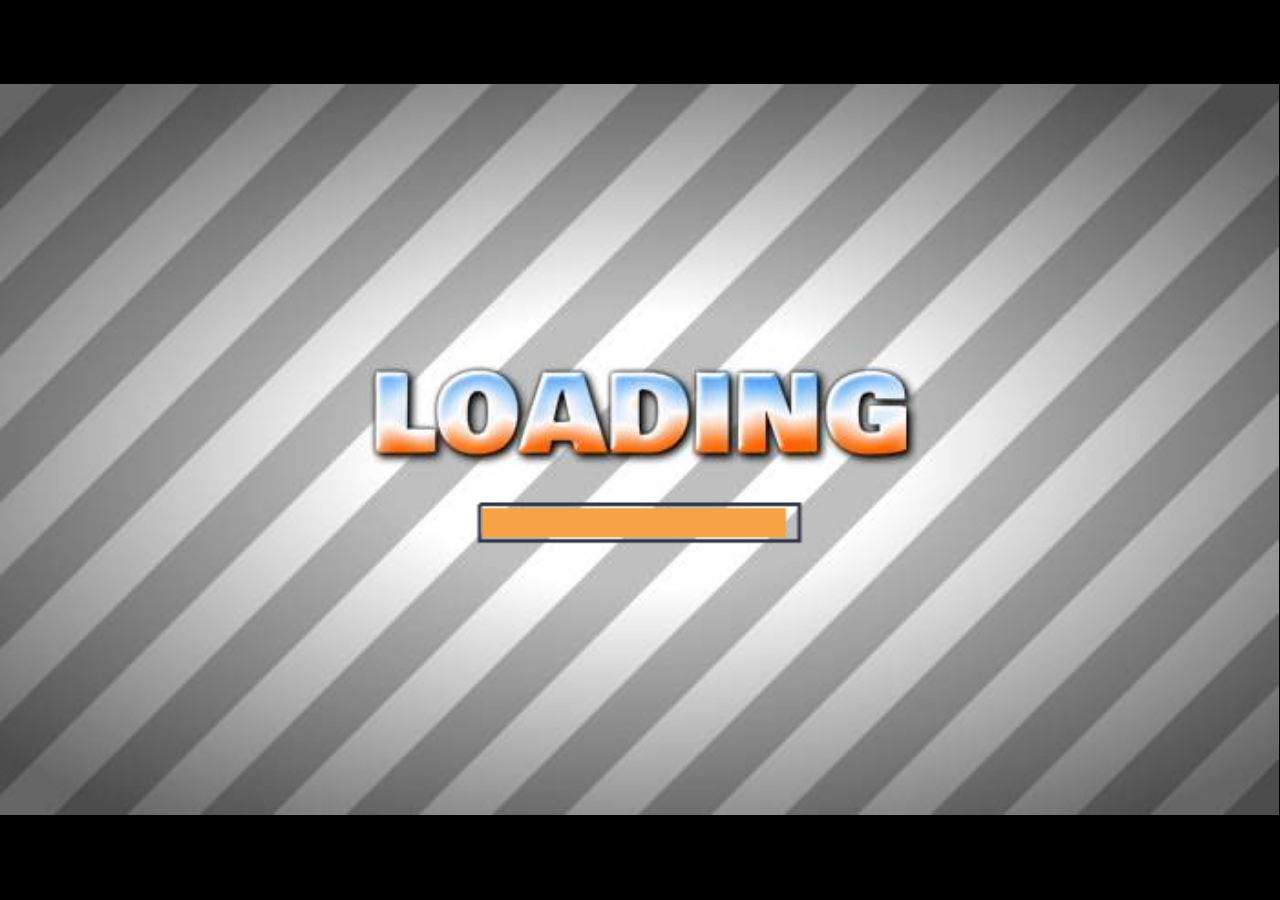
==== index.html @ 3b15e7fb "upload project" ====
﻿<!DOCTYPE html>
<html lang="en">
<head>
<meta charset="utf-8">
<meta name="apple-mobile-web-app-capable" content="yes" />
<meta name="HandheldFriendly" content="True">
<meta name="apple-touch-fullscreen" content="yes" />
<meta name="viewport" content="initial-scale=1.0,maximum-scale=1.01, minimal-ui" />
<title>Gogo Cars</title>
<meta name="keywords" content="HTML5,Cars,games" />
<style>
		body {
			margin: 0px;
			padding: 0px;
			width: 100%;
			background-color:black;
		}	

		canvas {	
			-ms-touch-action: none;
			image-rendering: -o-crisp-edges;           
			image-rendering: optimize-contrast;        
			-ms-interpolation-mode: nearest-neighbor;  
			-webkit-tap-highlight-color: rgba(0,0,0,0);
			-moz-tap-highlight-color: rgba(0,0,0,0);
			tap-highlight-color: rgba(0,0,0,0);
			user-select: none;
			-webkit-touch-callout: none;
			-webkit-user-select: none;
			-moz-user-select: none;
			-ms-user-select: none;
		} 
	</style>
<script src="viewporter.js"></script>
</head>
<body>
<div id="viewporter">
<canvas id="canvas" moz-opaque></canvas>
</div>
</body>
<script src="TweenMax.min.js"></script>
<script src="howler.js"></script>
<script src="app.js"></script>
</html>
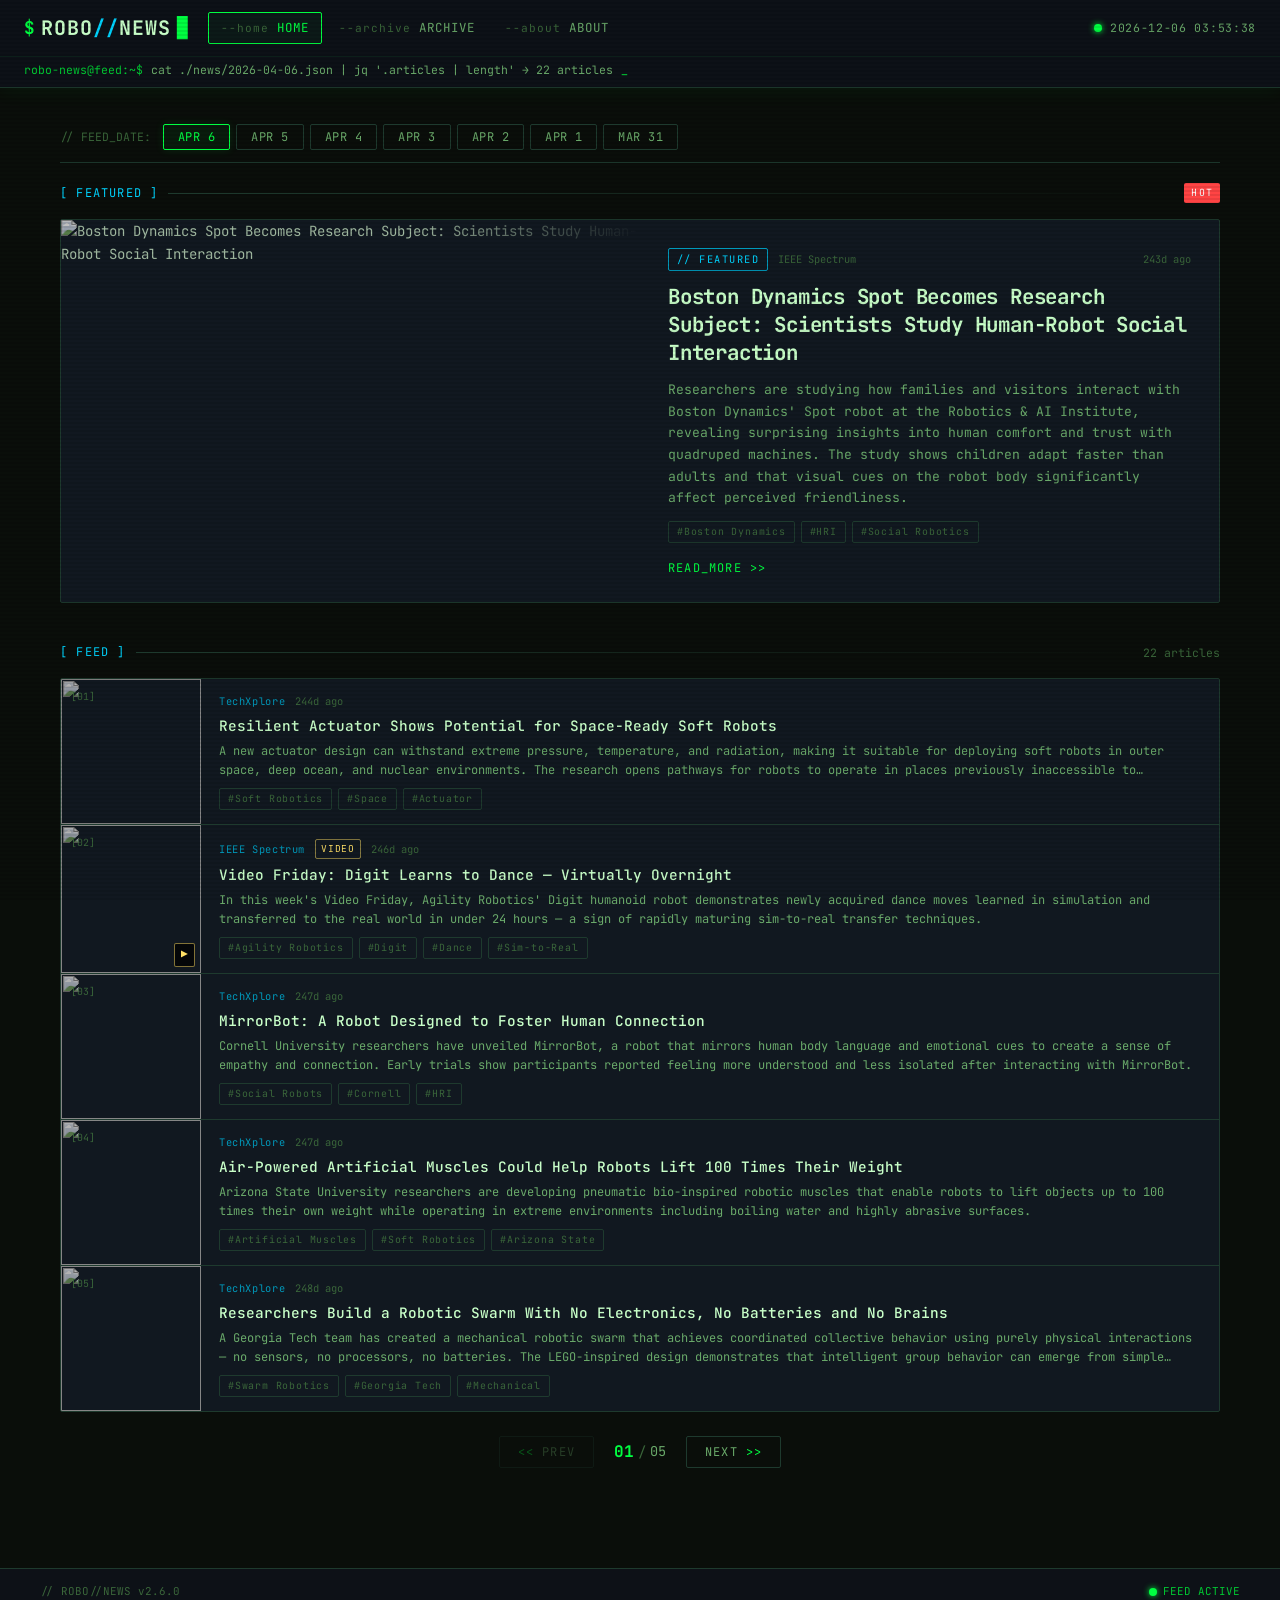
==== commit 089b24cb: "init news" ====
--- a/index.html
+++ b/index.html
@@ -1,44 +1,133 @@
-﻿<!DOCTYPE html>
-<html lang="en">
+<!DOCTYPE html>
+<html lang="zh-CN">
 <head>
-<meta charset="utf-8">
-<meta name="apple-mobile-web-app-capable" content="yes" />
-<meta name="HandheldFriendly" content="True">
-<meta name="apple-touch-fullscreen" content="yes" />
-<meta name="viewport" content="initial-scale=1.0,maximum-scale=1.01, minimal-ui" />
-<title>Gogo Cars</title>
-<meta name="keywords" content="HTML5,Cars,games" />
-<style>
-		body {
-			margin: 0px;
-			padding: 0px;
-			width: 100%;
-			background-color:black;
-		}	
-
-		canvas {	
-			-ms-touch-action: none;
-			image-rendering: -o-crisp-edges;           
-			image-rendering: optimize-contrast;        
-			-ms-interpolation-mode: nearest-neighbor;  
-			-webkit-tap-highlight-color: rgba(0,0,0,0);
-			-moz-tap-highlight-color: rgba(0,0,0,0);
-			tap-highlight-color: rgba(0,0,0,0);
-			user-select: none;
-			-webkit-touch-callout: none;
-			-webkit-user-select: none;
-			-moz-user-select: none;
-			-ms-user-select: none;
-		} 
-	</style>
-<script src="viewporter.js"></script>
+  <meta charset="UTF-8">
+  <meta name="viewport" content="width=device-width, initial-scale=1.0">
+  <title>ROBO//NEWS — Global Robotics Intelligence Feed</title>
+  <link rel="stylesheet" href="css/style.css">
+  <link rel="preconnect" href="https://fonts.googleapis.com">
+  <link rel="preconnect" href="https://fonts.gstatic.com" crossorigin>
+  <link href="https://fonts.googleapis.com/css2?family=JetBrains+Mono:ital,wght@0,300;0,400;0,500;0,700;1,400&family=Share+Tech+Mono&display=swap" rel="stylesheet">
 </head>
 <body>
-<div id="viewporter">
-<canvas id="canvas" moz-opaque></canvas>
-</div>
+  <!-- Terminal scanline overlay -->
+  <div class="scanlines" aria-hidden="true"></div>
+
+  <!-- Header / Navigation -->
+  <header class="site-header">
+    <div class="header-inner">
+      <div class="logo-block">
+        <span class="logo-prompt">$</span>
+        <span class="logo-text">ROBO<span class="logo-sep">//</span>NEWS</span>
+        <span class="logo-cursor">█</span>
+      </div>
+      <nav class="nav-bar" id="navBar">
+        <a href="index.html" class="nav-link active" data-cmd="--home">HOME</a>
+        <a href="archive.html" class="nav-link" data-cmd="--archive">ARCHIVE</a>
+        <a href="about.html" class="nav-link" data-cmd="--about">ABOUT</a>
+      </nav>
+      <div class="header-meta">
+        <span class="status-dot"></span>
+        <span id="headerDate" class="header-date">LOADING...</span>
+        <button class="menu-toggle" id="menuToggle" aria-label="Toggle menu">
+          <span></span><span></span><span></span>
+        </button>
+      </div>
+    </div>
+    <!-- Terminal command bar -->
+    <div class="cmd-bar">
+      <span class="cmd-prefix">robo-news@feed:~$</span>
+      <span class="cmd-text" id="cmdText">loading latest intelligence...</span>
+      <span class="cmd-blink">_</span>
+    </div>
+  </header>
+
+  <!-- Main content -->
+  <main class="main-content" id="mainContent">
+
+    <!-- Date selector -->
+    <div class="date-selector-bar">
+      <span class="ds-label">// FEED_DATE:</span>
+      <div class="date-tabs" id="dateTabs"></div>
+    </div>
+
+    <!-- Featured article -->
+    <section class="featured-section" id="featuredSection">
+      <div class="section-header">
+        <span class="section-tag">[ FEATURED ]</span>
+        <span class="section-line"></span>
+        <span class="section-badge">HOT</span>
+      </div>
+      <article class="featured-card" id="featuredCard">
+        <div class="featured-skeleton">
+          <div class="sk-line sk-title"></div>
+          <div class="sk-line sk-body"></div>
+          <div class="sk-line sk-body sk-short"></div>
+        </div>
+      </article>
+    </section>
+
+    <!-- News feed -->
+    <section class="feed-section">
+      <div class="section-header">
+        <span class="section-tag">[ FEED ]</span>
+        <span class="section-line"></span>
+        <span class="feed-count" id="feedCount">-- articles</span>
+      </div>
+
+      <div class="news-list" id="newsList">
+        <!-- Populated by JS -->
+      </div>
+
+      <!-- Pagination -->
+      <div class="pagination" id="pagination">
+        <button class="page-btn" id="prevBtn" disabled>
+          <span class="btn-prefix">&lt;&lt;</span> PREV
+        </button>
+        <div class="page-info">
+          <span class="page-current" id="pageNum">01</span>
+          <span class="page-sep">/</span>
+          <span class="page-total" id="pageTotal">01</span>
+        </div>
+        <button class="page-btn" id="nextBtn">
+          NEXT <span class="btn-suffix">&gt;&gt;</span>
+        </button>
+      </div>
+    </section>
+
+  </main>
+
+  <!-- Footer -->
+  <footer class="site-footer">
+    <div class="footer-inner">
+      <span class="footer-txt">// ROBO//NEWS v2.6.0</span>
+      <span class="footer-status">
+        <span class="status-dot"></span> FEED ACTIVE
+      </span>
+    </div>
+  </footer>
+
+  <!-- Detail modal -->
+  <div class="modal-overlay" id="modalOverlay" role="dialog" aria-modal="true" aria-labelledby="modalTitle">
+    <div class="modal-panel" id="modalPanel">
+      <div class="modal-header">
+        <div class="modal-drag-bar" aria-hidden="true"></div>
+        <div class="modal-controls">
+          <button class="modal-close btn-close" id="modalClose" aria-label="Close">✕ CLOSE</button>
+        </div>
+        <div class="modal-cmd-bar">
+          <span class="cmd-prefix">robo-news@article:~$</span>
+          <span class="cmd-text" id="modalCmd">cat article.md</span>
+        </div>
+      </div>
+      <div class="modal-body" id="modalBody">
+        <!-- Content injected by JS -->
+      </div>
+    </div>
+  </div>
+
+  <script src="js/news-data-bundle.js"></script>
+  <script src="js/data.js"></script>
+  <script src="js/app.js"></script>
 </body>
-<script src="TweenMax.min.js"></script>
-<script src="howler.js"></script>
-<script src="app.js"></script>
-</html>+</html>
--- a/css/style.css
+++ b/css/style.css
@@ -0,0 +1,1006 @@
+/* ============================================================
+   ROBO//NEWS — Engineer / Terminal Theme
+   ============================================================ */
+
+/* ---------- CSS Variables ---------- */
+:root {
+  --bg:        #0a0e0a;
+  --bg-panel:  #0d1117;
+  --bg-card:   #111820;
+  --bg-hover:  #162030;
+  --border:    #1e3a2e;
+  --border-hi: #00ff41;
+  --green:     #00ff41;
+  --green-dim: #00c832;
+  --green-dk:  #007a20;
+  --cyan:      #00d4ff;
+  --cyan-dim:  #0099bb;
+  --blue:      #4488ff;
+  --yellow:    #ffe066;
+  --red:       #ff4444;
+  --text:      #c8ffc8;
+  --text-dim:  #6aaa6a;
+  --text-muted:#3a663a;
+  --font-mono: 'JetBrains Mono', 'Share Tech Mono', 'Courier New', monospace;
+  --radius:    2px;
+  --transition: 0.15s ease;
+}
+
+/* ---------- Reset & Base ---------- */
+*, *::before, *::after { box-sizing: border-box; margin: 0; padding: 0; }
+
+html { scroll-behavior: smooth; }
+
+body {
+  background: var(--bg);
+  color: var(--text);
+  font-family: var(--font-mono);
+  font-size: 14px;
+  line-height: 1.6;
+  min-height: 100vh;
+  overflow-x: hidden;
+  position: relative;
+}
+
+/* ---------- Scanlines ---------- */
+.scanlines {
+  pointer-events: none;
+  position: fixed;
+  inset: 0;
+  z-index: 9999;
+  background: repeating-linear-gradient(
+    to bottom,
+    transparent 0px,
+    transparent 2px,
+    rgba(0,0,0,0.08) 2px,
+    rgba(0,0,0,0.08) 4px
+  );
+}
+
+/* ---------- Header ---------- */
+.site-header {
+  position: sticky;
+  top: 0;
+  z-index: 100;
+  background: var(--bg-panel);
+  border-bottom: 1px solid var(--border);
+  box-shadow: 0 2px 20px rgba(0,255,65,0.06);
+}
+
+.header-inner {
+  display: flex;
+  align-items: center;
+  gap: 20px;
+  padding: 12px 24px;
+  flex-wrap: wrap;
+  position: relative;
+}
+
+/* Logo */
+.logo-block {
+  display: flex;
+  align-items: center;
+  gap: 6px;
+  user-select: none;
+}
+.logo-prompt { color: var(--green); font-size: 1.1rem; font-weight: 700; }
+.logo-text {
+  color: var(--text);
+  font-size: 1.25rem;
+  font-weight: 700;
+  letter-spacing: 0.05em;
+}
+.logo-sep { color: var(--cyan); }
+.logo-cursor {
+  color: var(--green);
+  animation: blink 1s step-end infinite;
+  font-size: 1.1rem;
+}
+
+/* Nav */
+.nav-bar {
+  display: flex;
+  gap: 4px;
+  flex: 1;
+}
+.nav-link {
+  color: var(--text-dim);
+  text-decoration: none;
+  padding: 5px 12px;
+  border: 1px solid transparent;
+  border-radius: var(--radius);
+  font-size: 0.78rem;
+  letter-spacing: 0.08em;
+  transition: all var(--transition);
+}
+.nav-link::before { content: attr(data-cmd) " "; color: var(--text-muted); font-size: 0.7rem; }
+.nav-link:hover, .nav-link.active {
+  color: var(--green);
+  border-color: var(--border-hi);
+  background: rgba(0,255,65,0.04);
+}
+
+/* Header meta */
+.header-meta {
+  display: flex;
+  align-items: center;
+  gap: 8px;
+  margin-left: auto;
+}
+.status-dot {
+  width: 8px;
+  height: 8px;
+  border-radius: 50%;
+  background: var(--green);
+  box-shadow: 0 0 6px var(--green);
+  animation: pulse 2s infinite;
+  flex-shrink: 0;
+}
+.header-date { color: var(--text-dim); font-size: 0.72rem; letter-spacing: 0.06em; }
+
+/* Mobile menu toggle */
+.menu-toggle {
+  display: none;
+  flex-direction: column;
+  gap: 5px;
+  background: none;
+  border: none;
+  cursor: pointer;
+  padding: 4px;
+}
+.menu-toggle span {
+  display: block;
+  width: 22px;
+  height: 2px;
+  background: var(--green);
+  transition: all var(--transition);
+}
+
+/* Command bar */
+.cmd-bar {
+  padding: 4px 24px 8px;
+  font-size: 0.72rem;
+  color: var(--text-muted);
+  border-top: 1px solid rgba(0,255,65,0.06);
+  display: flex;
+  gap: 8px;
+  overflow: hidden;
+  white-space: nowrap;
+}
+.cmd-prefix { color: var(--green-dim); }
+.cmd-text { color: var(--text-dim); overflow: hidden; text-overflow: ellipsis; }
+.cmd-blink { color: var(--green); animation: blink 0.8s step-end infinite; }
+
+/* ---------- Layout ---------- */
+.main-content {
+  max-width: 1200px;
+  margin: 0 auto;
+  padding: 24px 20px 60px;
+}
+
+/* ---------- Date selector ---------- */
+.date-selector-bar {
+  display: flex;
+  align-items: center;
+  gap: 12px;
+  padding: 12px 0;
+  margin-bottom: 20px;
+  border-bottom: 1px solid var(--border);
+  flex-wrap: wrap;
+}
+.ds-label { color: var(--text-muted); font-size: 0.72rem; }
+.date-tabs { display: flex; gap: 6px; flex-wrap: wrap; }
+.date-tab {
+  padding: 4px 14px;
+  background: transparent;
+  border: 1px solid var(--border);
+  color: var(--text-dim);
+  font-family: var(--font-mono);
+  font-size: 0.75rem;
+  cursor: pointer;
+  border-radius: var(--radius);
+  transition: all var(--transition);
+  letter-spacing: 0.04em;
+}
+.date-tab:hover { border-color: var(--green-dim); color: var(--text); }
+.date-tab.active {
+  border-color: var(--green);
+  color: var(--green);
+  background: rgba(0,255,65,0.06);
+  box-shadow: 0 0 8px rgba(0,255,65,0.12);
+}
+
+/* ---------- Section headers ---------- */
+.section-header {
+  display: flex;
+  align-items: center;
+  gap: 10px;
+  margin-bottom: 16px;
+}
+.section-tag {
+  color: var(--cyan);
+  font-size: 0.75rem;
+  letter-spacing: 0.1em;
+  white-space: nowrap;
+}
+.section-line {
+  flex: 1;
+  height: 1px;
+  background: linear-gradient(to right, var(--border), transparent);
+}
+.section-badge {
+  background: var(--red);
+  color: #fff;
+  font-size: 0.62rem;
+  padding: 2px 7px;
+  border-radius: var(--radius);
+  letter-spacing: 0.12em;
+  animation: glow-red 2s infinite;
+}
+.feed-count { color: var(--text-muted); font-size: 0.72rem; white-space: nowrap; }
+
+/* ---------- Featured Card ---------- */
+.featured-section { margin-bottom: 40px; }
+
+.featured-card {
+  position: relative;
+  border: 1px solid var(--border);
+  border-radius: var(--radius);
+  overflow: hidden;
+  background: var(--bg-card);
+  cursor: pointer;
+  transition: border-color var(--transition), box-shadow var(--transition);
+  display: grid;
+  grid-template-columns: 1fr 1fr;
+  min-height: 320px;
+}
+
+.featured-card:hover {
+  border-color: var(--green);
+  box-shadow: 0 0 30px rgba(0,255,65,0.08), inset 0 0 60px rgba(0,255,65,0.02);
+}
+
+.featured-img-wrap {
+  position: relative;
+  overflow: hidden;
+}
+.featured-img-wrap img {
+  width: 100%;
+  height: 100%;
+  object-fit: cover;
+  display: block;
+  filter: saturate(0.6) brightness(0.75);
+  transition: filter var(--transition);
+}
+.featured-card:hover .featured-img-wrap img {
+  filter: saturate(0.8) brightness(0.85);
+}
+.featured-img-overlay {
+  position: absolute;
+  inset: 0;
+  background: linear-gradient(to right, transparent 60%, var(--bg-card));
+}
+
+.featured-content {
+  padding: 28px 28px 24px;
+  display: flex;
+  flex-direction: column;
+  justify-content: center;
+  gap: 12px;
+}
+
+.featured-eyebrow {
+  display: flex;
+  align-items: center;
+  gap: 10px;
+  flex-wrap: wrap;
+}
+.featured-label {
+  font-size: 0.65rem;
+  color: var(--cyan);
+  letter-spacing: 0.14em;
+  border: 1px solid var(--cyan-dim);
+  padding: 2px 8px;
+  border-radius: var(--radius);
+}
+.featured-source {
+  font-size: 0.65rem;
+  color: var(--text-muted);
+}
+.featured-time {
+  font-size: 0.65rem;
+  color: var(--text-muted);
+  margin-left: auto;
+}
+
+/* Video badge on featured eyebrow */
+.featured-video-badge {
+  font-size: 0.62rem;
+  color: var(--yellow);
+  border: 1px solid var(--yellow);
+  padding: 2px 7px;
+  border-radius: var(--radius);
+  letter-spacing: 0.1em;
+  animation: glow-yellow 2s infinite;
+}
+
+/* Play button overlay on featured image */
+.featured-play-btn {
+  position: absolute;
+  inset: 0;
+  display: flex;
+  flex-direction: column;
+  align-items: center;
+  justify-content: center;
+  gap: 10px;
+  background: rgba(0,0,0,0.35);
+  border: none;
+  cursor: pointer;
+  transition: background var(--transition);
+  z-index: 2;
+}
+.featured-play-btn:hover { background: rgba(0,0,0,0.55); }
+.play-icon {
+  display: flex;
+  align-items: center;
+  justify-content: center;
+  width: 64px;
+  height: 64px;
+  border-radius: 50%;
+  border: 2px solid var(--yellow);
+  color: var(--yellow);
+  font-size: 1.6rem;
+  background: rgba(0,0,0,0.5);
+  box-shadow: 0 0 24px rgba(255,224,102,0.35);
+  transition: all var(--transition);
+}
+.featured-play-btn:hover .play-icon {
+  background: rgba(255,224,102,0.15);
+  box-shadow: 0 0 40px rgba(255,224,102,0.55);
+  transform: scale(1.08);
+}
+.play-label {
+  font-family: var(--font-mono);
+  font-size: 0.7rem;
+  color: var(--yellow);
+  letter-spacing: 0.14em;
+}
+
+.featured-title {
+  font-size: 1.3rem;
+  font-weight: 700;
+  color: var(--text);
+  line-height: 1.35;
+  letter-spacing: -0.01em;
+}
+.featured-card:hover .featured-title { color: var(--green); }
+
+.featured-summary {
+  font-size: 0.82rem;
+  color: var(--text-dim);
+  line-height: 1.65;
+}
+
+.featured-tags { display: flex; gap: 6px; flex-wrap: wrap; }
+.tag {
+  font-size: 0.62rem;
+  padding: 2px 8px;
+  border: 1px solid var(--border);
+  border-radius: var(--radius);
+  color: var(--text-muted);
+  letter-spacing: 0.08em;
+  transition: all var(--transition);
+}
+.tag:hover { border-color: var(--green-dk); color: var(--green-dim); }
+
+.featured-cta {
+  display: inline-flex;
+  align-items: center;
+  gap: 8px;
+  color: var(--green);
+  font-size: 0.75rem;
+  letter-spacing: 0.1em;
+  margin-top: 4px;
+}
+.featured-cta::after { content: '>>'; animation: slide-x 1.2s infinite; }
+
+/* ---------- News List ---------- */
+.feed-section { margin-bottom: 32px; }
+
+.news-list {
+  display: flex;
+  flex-direction: column;
+  gap: 1px;
+  background: var(--border);
+  border: 1px solid var(--border);
+  border-radius: var(--radius);
+  overflow: hidden;
+}
+
+.news-item {
+  display: grid;
+  grid-template-columns: 140px 1fr;
+  background: var(--bg-card);
+  cursor: pointer;
+  transition: background var(--transition);
+  position: relative;
+}
+.news-item:hover { background: var(--bg-hover); }
+.news-item::before {
+  content: '';
+  position: absolute;
+  left: 0; top: 0; bottom: 0;
+  width: 2px;
+  background: var(--green);
+  opacity: 0;
+  transition: opacity var(--transition);
+}
+.news-item:hover::before { opacity: 1; }
+
+.news-item-idx {
+  position: absolute;
+  top: 10px;
+  left: 10px;
+  font-size: 0.62rem;
+  color: var(--text-muted);
+  z-index: 1;
+  pointer-events: none;
+}
+
+.news-img-wrap {
+  position: relative;
+  overflow: hidden;
+}
+.news-img-wrap img {
+  width: 100%;
+  height: 100%;
+  object-fit: cover;
+  display: block;
+  filter: saturate(0.5) brightness(0.7);
+  transition: filter var(--transition);
+  min-height: 90px;
+}
+.news-item:hover .news-img-wrap img {
+  filter: saturate(0.7) brightness(0.85);
+}
+
+/* Video badge on list thumbnail */
+.news-video-badge {
+  position: absolute;
+  bottom: 6px;
+  right: 6px;
+  background: rgba(0,0,0,0.75);
+  color: var(--yellow);
+  font-size: 0.7rem;
+  padding: 2px 6px;
+  border-radius: var(--radius);
+  border: 1px solid rgba(255,224,102,0.5);
+  pointer-events: none;
+}
+
+/* Video tag in news meta row */
+.news-video-tag {
+  font-size: 0.6rem;
+  color: var(--yellow);
+  border: 1px solid rgba(255,224,102,0.5);
+  padding: 1px 5px;
+  border-radius: var(--radius);
+  letter-spacing: 0.08em;
+}
+
+.news-content {
+  padding: 14px 18px;
+  display: flex;
+  flex-direction: column;
+  gap: 6px;
+}
+
+.news-meta {
+  display: flex;
+  gap: 10px;
+  align-items: center;
+  flex-wrap: wrap;
+}
+.news-source {
+  font-size: 0.65rem;
+  color: var(--cyan-dim);
+  letter-spacing: 0.06em;
+}
+.news-time {
+  font-size: 0.65rem;
+  color: var(--text-muted);
+}
+
+.news-title {
+  font-size: 0.9rem;
+  font-weight: 500;
+  color: var(--text);
+  line-height: 1.4;
+  transition: color var(--transition);
+}
+.news-item:hover .news-title { color: var(--green); }
+
+.news-summary {
+  font-size: 0.75rem;
+  color: var(--text-dim);
+  line-height: 1.6;
+  display: -webkit-box;
+  -webkit-line-clamp: 2;
+  -webkit-box-orient: vertical;
+  overflow: hidden;
+}
+
+.news-footer {
+  display: flex;
+  gap: 6px;
+  align-items: center;
+  flex-wrap: wrap;
+  margin-top: 2px;
+}
+
+/* ---------- Pagination ---------- */
+.pagination {
+  display: flex;
+  align-items: center;
+  justify-content: center;
+  gap: 20px;
+  padding: 24px 0 8px;
+}
+.page-btn {
+  background: transparent;
+  border: 1px solid var(--border);
+  color: var(--text-dim);
+  font-family: var(--font-mono);
+  font-size: 0.75rem;
+  padding: 7px 18px;
+  cursor: pointer;
+  border-radius: var(--radius);
+  letter-spacing: 0.1em;
+  transition: all var(--transition);
+}
+.page-btn:hover:not(:disabled) {
+  border-color: var(--green);
+  color: var(--green);
+  box-shadow: 0 0 10px rgba(0,255,65,0.15);
+}
+.page-btn:disabled { opacity: 0.3; cursor: not-allowed; }
+.btn-prefix, .btn-suffix { color: var(--green); }
+.page-info { display: flex; align-items: center; gap: 4px; }
+.page-current { color: var(--green); font-size: 1rem; font-weight: 700; }
+.page-sep { color: var(--text-muted); }
+.page-total { color: var(--text-dim); font-size: 0.85rem; }
+
+/* ---------- Modal ---------- */
+.modal-overlay {
+  position: fixed;
+  inset: 0;
+  z-index: 1000;
+  background: rgba(0,0,0,0.88);
+  display: flex;
+  align-items: flex-start;
+  justify-content: center;
+  padding: 20px;
+  opacity: 0;
+  pointer-events: none;
+  transition: opacity 0.2s ease;
+  overflow-y: auto;
+}
+.modal-overlay.open {
+  opacity: 1;
+  pointer-events: all;
+}
+
+.modal-panel {
+  width: 100%;
+  max-width: 800px;
+  background: var(--bg-panel);
+  border: 1px solid var(--border-hi);
+  border-radius: var(--radius);
+  box-shadow: 0 0 60px rgba(0,255,65,0.12);
+  overflow: hidden;
+  transform: translateY(-20px);
+  transition: transform 0.2s ease;
+  margin: auto;
+}
+.modal-overlay.open .modal-panel { transform: translateY(0); }
+
+.modal-header {
+  background: var(--bg-card);
+  border-bottom: 1px solid var(--border);
+}
+.modal-controls {
+  display: flex;
+  justify-content: flex-end;
+  padding: 10px 16px 0;
+}
+.modal-close {
+  background: transparent;
+  border: 1px solid var(--border);
+  color: var(--text-muted);
+  font-family: var(--font-mono);
+  font-size: 0.72rem;
+  padding: 4px 12px;
+  cursor: pointer;
+  border-radius: var(--radius);
+  letter-spacing: 0.08em;
+  transition: all var(--transition);
+}
+.modal-close:hover {
+  border-color: var(--red);
+  color: var(--red);
+}
+.modal-cmd-bar {
+  padding: 6px 16px 10px;
+  font-size: 0.72rem;
+  color: var(--text-muted);
+  display: flex;
+  gap: 8px;
+}
+.modal-cmd-bar .cmd-prefix { color: var(--green-dim); }
+
+.modal-body { padding: 28px; }
+
+.article-img-wrap {
+  width: 100%;
+  height: 280px;
+  overflow: hidden;
+  border-radius: var(--radius);
+  margin-bottom: 24px;
+  border: 1px solid var(--border);
+  position: relative;
+}
+.article-img-wrap img {
+  width: 100%;
+  height: 100%;
+  object-fit: cover;
+  filter: saturate(0.65) brightness(0.8);
+}
+.article-img-wrap::after {
+  content: '';
+  position: absolute;
+  bottom: 0; left: 0; right: 0;
+  height: 60px;
+  background: linear-gradient(to top, var(--bg-panel), transparent);
+}
+
+.article-eyebrow {
+  display: flex;
+  gap: 10px;
+  align-items: center;
+  margin-bottom: 14px;
+  flex-wrap: wrap;
+}
+.article-label {
+  font-size: 0.65rem;
+  color: var(--cyan);
+  border: 1px solid var(--cyan-dim);
+  padding: 2px 8px;
+  border-radius: var(--radius);
+  letter-spacing: 0.12em;
+}
+.article-video-label {
+  font-size: 0.62rem;
+  color: var(--yellow);
+  border: 1px solid rgba(255,224,102,0.5);
+  padding: 2px 7px;
+  border-radius: var(--radius);
+  letter-spacing: 0.1em;
+}
+.article-source { font-size: 0.72rem; color: var(--text-muted); }
+.article-time { font-size: 0.72rem; color: var(--text-muted); margin-left: auto; }
+
+.article-title {
+  font-size: 1.4rem;
+  font-weight: 700;
+  color: var(--text);
+  line-height: 1.3;
+  margin-bottom: 16px;
+  letter-spacing: -0.01em;
+}
+
+.article-body {
+  color: var(--text-dim);
+  font-size: 0.85rem;
+  line-height: 1.8;
+  margin-bottom: 20px;
+  border-left: 2px solid var(--green-dk);
+  padding-left: 16px;
+}
+
+.article-tags { display: flex; gap: 6px; flex-wrap: wrap; margin-bottom: 24px; }
+
+.article-actions {
+  display: flex;
+  gap: 12px;
+  border-top: 1px solid var(--border);
+  padding-top: 20px;
+  flex-wrap: wrap;
+}
+.btn-primary {
+  background: rgba(0,255,65,0.08);
+  border: 1px solid var(--green-dk);
+  color: var(--green);
+  font-family: var(--font-mono);
+  font-size: 0.78rem;
+  padding: 8px 20px;
+  cursor: pointer;
+  border-radius: var(--radius);
+  letter-spacing: 0.1em;
+  transition: all var(--transition);
+  text-decoration: none;
+  display: inline-flex;
+  align-items: center;
+  gap: 6px;
+}
+.btn-primary:hover {
+  background: rgba(0,255,65,0.14);
+  box-shadow: 0 0 16px rgba(0,255,65,0.2);
+}
+.btn-secondary {
+  background: transparent;
+  border: 1px solid var(--border);
+  color: var(--text-dim);
+  font-family: var(--font-mono);
+  font-size: 0.78rem;
+  padding: 8px 20px;
+  cursor: pointer;
+  border-radius: var(--radius);
+  letter-spacing: 0.1em;
+  transition: all var(--transition);
+}
+.btn-secondary:hover { border-color: var(--text-dim); color: var(--text); }
+
+/* ---------- Video Player ---------- */
+
+/* Generic wrapper used for both inline and modal players */
+.video-player-wrap {
+  width: 100%;
+  background: #000;
+  border-radius: var(--radius);
+  overflow: hidden;
+  border: 1px solid var(--border);
+  position: relative;
+}
+
+/* Force 16:9 aspect ratio */
+.video-aspect {
+  aspect-ratio: 16 / 9;
+}
+
+.video-player-wrap .inline-video,
+.video-player-wrap .inline-iframe {
+  position: absolute;
+  inset: 0;
+  width: 100%;
+  height: 100%;
+  border: none;
+  display: block;
+}
+
+/* Modal video sits above the article text with bottom margin */
+.modal-video {
+  margin-bottom: 24px;
+  border-color: var(--yellow);
+  box-shadow: 0 0 20px rgba(255,224,102,0.1);
+}
+
+/* Error state inside player */
+.video-error {
+  display: flex;
+  align-items: center;
+  justify-content: center;
+  height: 100%;
+  color: var(--red);
+  font-size: 0.78rem;
+  padding: 16px;
+}
+
+/* Inline player replacing featured image — full height of the grid cell */
+.featured-img-wrap .video-player-wrap {
+  height: 100%;
+  border-radius: 0;
+  border: none;
+}
+
+@keyframes glow-yellow {
+  0%, 100% { box-shadow: 0 0 4px rgba(255,224,102,0.3); }
+  50%        { box-shadow: 0 0 10px rgba(255,224,102,0.6); }
+}
+
+/* ---------- Skeleton ---------- */
+.featured-skeleton {
+  padding: 28px;
+  display: flex;
+  flex-direction: column;
+  gap: 14px;
+  grid-column: 1 / -1;
+}
+.sk-line {
+  height: 16px;
+  background: linear-gradient(90deg, var(--bg-hover) 25%, rgba(0,255,65,0.04) 50%, var(--bg-hover) 75%);
+  background-size: 400% 100%;
+  animation: shimmer 1.5s infinite;
+  border-radius: var(--radius);
+}
+.sk-title { height: 28px; width: 75%; }
+.sk-body { width: 100%; }
+.sk-short { width: 55%; }
+
+/* ---------- Footer ---------- */
+.site-footer {
+  border-top: 1px solid var(--border);
+  padding: 14px 24px;
+  background: var(--bg-panel);
+}
+.footer-inner {
+  max-width: 1200px;
+  margin: 0 auto;
+  display: flex;
+  justify-content: space-between;
+  align-items: center;
+  flex-wrap: wrap;
+  gap: 8px;
+}
+.footer-txt { font-size: 0.68rem; color: var(--text-muted); }
+.footer-status { display: flex; align-items: center; gap: 6px; font-size: 0.68rem; color: var(--green-dim); }
+
+/* ---------- Utilities ---------- */
+.hidden { display: none !important; }
+
+/* ---------- Animations ---------- */
+@keyframes blink {
+  0%, 100% { opacity: 1; }
+  50%        { opacity: 0; }
+}
+@keyframes pulse {
+  0%, 100% { opacity: 1; box-shadow: 0 0 6px var(--green); }
+  50%        { opacity: 0.6; box-shadow: 0 0 12px var(--green); }
+}
+@keyframes glow-red {
+  0%, 100% { box-shadow: 0 0 4px rgba(255,68,68,0.4); }
+  50%        { box-shadow: 0 0 10px rgba(255,68,68,0.7); }
+}
+@keyframes slide-x {
+  0%, 100% { transform: translateX(0); }
+  50%        { transform: translateX(4px); }
+}
+@keyframes shimmer {
+  0%   { background-position: 200% 0; }
+  100% { background-position: -200% 0; }
+}
+@keyframes fadeIn {
+  from { opacity: 0; transform: translateY(8px); }
+  to   { opacity: 1; transform: translateY(0); }
+}
+.fade-in { animation: fadeIn 0.3s ease both; }
+
+/* ============================================================
+   Responsive
+   ============================================================ */
+
+/* Tablet */
+@media (max-width: 900px) {
+  .featured-card {
+    grid-template-columns: 1fr;
+    min-height: auto;
+  }
+  .featured-img-wrap {
+    height: 220px;
+  }
+  .featured-img-overlay {
+    background: linear-gradient(to bottom, transparent 50%, var(--bg-card));
+  }
+}
+
+.modal-drag-bar {
+  display: none;
+  width: 40px;
+  height: 4px;
+  background: var(--border-hi);
+  border-radius: 2px;
+  margin: 10px auto 0;
+  opacity: 0.4;
+}
+
+@media (max-width: 640px) {
+  .modal-drag-bar { display: block; }
+}
+
+/* ── Tablet ── */
+@media (max-width: 640px) {
+
+  /* Header */
+  .header-inner { padding: 10px 16px; flex-wrap: nowrap; }
+  .nav-bar {
+    display: flex;
+    flex-direction: column;
+    position: absolute;
+    top: calc(100% + 4px);
+    right: 12px;
+    width: 200px;
+    background: var(--bg-panel);
+    border: 1px solid var(--border-hi);
+    border-radius: var(--radius);
+    padding: 6px;
+    z-index: 300;
+    transform: translateY(-10px) scale(0.95);
+    transform-origin: top right;
+    opacity: 0;
+    pointer-events: none;
+    transition: transform 0.18s cubic-bezier(0.34,1.56,0.64,1), opacity 0.15s ease;
+    box-shadow: 0 8px 32px rgba(0,0,0,0.6), 0 0 0 1px rgba(0,255,65,0.08);
+  }
+  .nav-bar.open {
+    transform: translateY(0) scale(1);
+    opacity: 1;
+    pointer-events: all;
+  }
+  .nav-link { font-size: 0.85rem; padding: 10px 16px; border-radius: 4px; }
+  .nav-link::before { display: none; }
+  .menu-toggle { display: flex; }
+  .header-meta { gap: 8px; }
+  .cmd-bar { display: none; }
+
+  /* Date selector — horizontal scroll on mobile */
+  .date-selector-bar { flex-wrap: nowrap; overflow-x: auto; padding-bottom: 4px; gap: 8px; }
+  .date-selector-bar::-webkit-scrollbar { display: none; }
+  .date-tabs { flex-wrap: nowrap; }
+  .date-tab { white-space: nowrap; padding: 6px 14px; font-size: 0.78rem; flex-shrink: 0; min-height: 36px; }
+
+  /* Layout */
+  .main-content { padding: 14px 12px 60px; }
+
+  /* Featured */
+  .featured-img-wrap { height: 200px; }
+  .featured-content { padding: 16px 14px 18px; gap: 10px; }
+  .featured-title { font-size: 1rem; line-height: 1.4; }
+  .featured-summary { font-size: 0.78rem; }
+  .featured-cta { font-size: 0.72rem; }
+  .play-icon { width: 52px; height: 52px; font-size: 1.3rem; }
+  .play-label { font-size: 0.65rem; }
+
+  /* News list */
+  .news-item { grid-template-columns: 96px 1fr; }
+  .news-img-wrap { min-height: 80px; }
+  .news-content { padding: 10px 12px; gap: 4px; }
+  .news-title { font-size: 0.82rem; line-height: 1.4; }
+  .news-summary { font-size: 0.72rem; -webkit-line-clamp: 2; }
+  .news-meta { gap: 6px; }
+  .news-footer { display: none; }  /* hide tags in list on mobile */
+
+  /* Pagination */
+  .pagination { gap: 12px; padding: 20px 0 6px; }
+  .page-btn { padding: 8px 14px; font-size: 0.72rem; min-height: 40px; }
+  .page-current { font-size: 0.9rem; }
+
+  /* Modal — slide up from bottom */
+  .modal-overlay { padding: 0; align-items: flex-end; }
+  .modal-panel {
+    margin: 0;
+    border-radius: 12px 12px 0 0;
+    max-height: 92vh;
+    overflow-y: auto;
+    -webkit-overflow-scrolling: touch;
+  }
+  .modal-header { position: sticky; top: 0; z-index: 10; }
+  .modal-body { padding: 16px 14px 32px; }
+  .article-img-wrap { height: 200px; }
+  .article-title { font-size: 1.05rem; }
+  .article-body { font-size: 0.82rem; padding-left: 12px; }
+  .article-actions { gap: 10px; }
+  .btn-primary, .btn-secondary { padding: 10px 16px; font-size: 0.75rem; min-height: 42px; flex: 1; justify-content: center; }
+  .video-player-wrap.modal-video { margin-bottom: 16px; }
+
+  /* Footer */
+  .footer-inner { flex-direction: column; align-items: flex-start; gap: 4px; }
+  .footer-txt { font-size: 0.65rem; }
+}
+
+/* ── Very small (iPhone SE etc.) ── */
+@media (max-width: 380px) {
+  .logo-text { font-size: 1rem; }
+  .logo-cursor { display: none; }
+  .news-item { grid-template-columns: 80px 1fr; }
+  .featured-title { font-size: 0.95rem; }
+  .date-tab { padding: 5px 10px; font-size: 0.72rem; }
+}
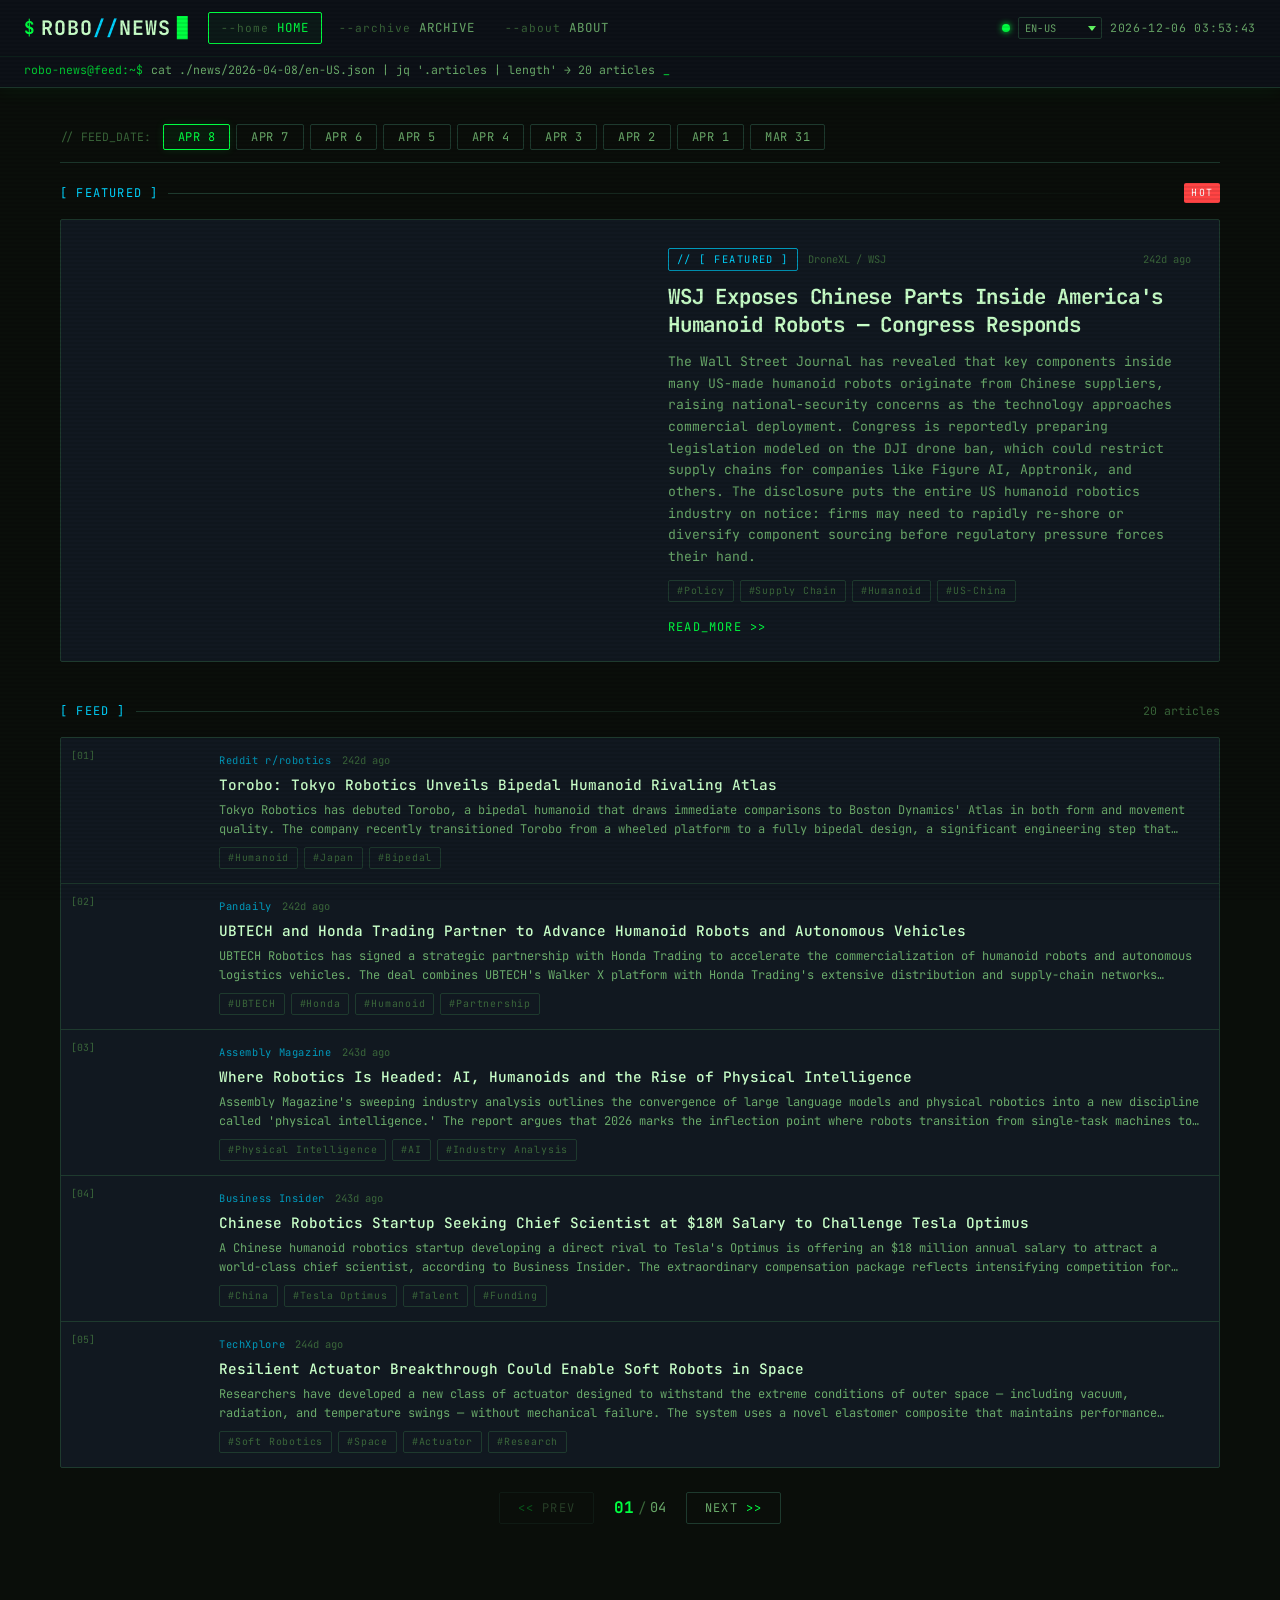
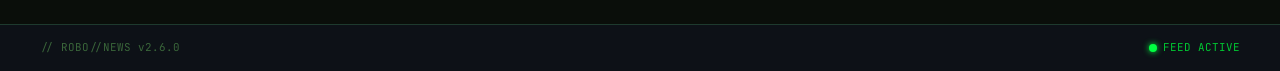
==== commit d0af48d1: "update 0408" ====
--- a/index.html
+++ b/index.html
@@ -1,5 +1,5 @@
 <!DOCTYPE html>
-<html lang="zh-CN">
+<html lang="en">
 <head>
   <meta charset="UTF-8">
   <meta name="viewport" content="width=device-width, initial-scale=1.0">
@@ -126,7 +126,15 @@
     </div>
   </div>
 
-  <script src="js/news-data-bundle.js"></script>
+  <!-- i18n must load first -->
+  <script src="js/i18n.js"></script>
+  <!-- Synchronous locale bundle loader (works on file://) -->
+  <script>
+    (function () {
+      var l = I18n.detectLocale();
+      document.write('<script src="js\/bundles\/news-bundle.' + l + '.js"><\/script>');
+    })();
+  </script>
   <script src="js/data.js"></script>
   <script src="js/app.js"></script>
 </body>
--- a/css/style.css
+++ b/css/style.css
@@ -1004,3 +1004,119 @@
   .featured-title { font-size: 0.95rem; }
   .date-tab { padding: 5px 10px; font-size: 0.72rem; }
 }
+
+
+/* ============================================================
+   Language Switcher
+   ============================================================ */
+
+.lang-switcher {
+  background: var(--bg-panel);
+  border: 1px solid var(--border);
+  color: var(--text-dim);
+  font-family: var(--font-mono);
+  font-size: 0.65rem;
+  padding: 3px 6px;
+  border-radius: var(--radius);
+  cursor: pointer;
+  letter-spacing: 0.03em;
+  transition: border-color var(--transition), color var(--transition);
+  max-width: 88px;
+  direction: ltr;
+  unicode-bidi: isolate;
+  appearance: none;
+  -webkit-appearance: none;
+  background-image: url("data:image/svg+xml,%3Csvg xmlns='http://www.w3.org/2000/svg' width='8' height='5' viewBox='0 0 8 5'%3E%3Cpath fill='%2366ff66' d='M0 0l4 5 4-5z'/%3E%3C/svg%3E");
+  background-repeat: no-repeat;
+  background-position: right 5px center;
+  padding-right: 18px;
+}
+.lang-switcher:hover,
+.lang-switcher:focus {
+  border-color: var(--green-dim);
+  color: var(--text-main);
+  outline: none;
+}
+.lang-switcher option {
+  background: var(--bg-panel);
+  color: var(--text-main);
+  direction: ltr;
+}
+
+@media (max-width: 640px) {
+  .lang-switcher { font-size: 0.7rem; max-width: 100%; }
+}
+
+/* ============================================================
+   RTL Support — ar-SA, ar-EG and future RTL locales
+   Applied via body.rtl (set by I18n.setLocale)
+   ============================================================ */
+
+body.rtl {
+  direction: rtl;
+  text-align: right;
+}
+
+body.rtl .header-inner      { flex-direction: row-reverse; }
+body.rtl .header-meta       { margin-left: 0; margin-right: auto; }
+body.rtl .nav-bar           { flex-direction: row-reverse; }
+body.rtl .cmd-bar           { flex-direction: row-reverse; }
+
+body.rtl .date-selector-bar { flex-direction: row-reverse; }
+body.rtl .date-tabs         { flex-direction: row-reverse; }
+
+body.rtl .section-header    { flex-direction: row-reverse; }
+body.rtl .section-line {
+  background: linear-gradient(to left, var(--border), transparent);
+}
+
+/* Featured card */
+body.rtl .featured-card         { direction: rtl; }
+body.rtl .featured-img-overlay {
+  background: linear-gradient(to left, transparent 60%, var(--bg-card));
+}
+body.rtl .featured-content      { text-align: right; }
+body.rtl .featured-eyebrow      { flex-direction: row-reverse; }
+body.rtl .featured-time         { margin-left: 0; margin-right: auto; }
+body.rtl .featured-tags         { flex-direction: row-reverse; }
+
+/* News list */
+body.rtl .news-item             { direction: rtl; }
+body.rtl .news-content          { text-align: right; }
+body.rtl .news-meta             { flex-direction: row-reverse; }
+body.rtl .news-time             { margin-left: 0; margin-right: auto; }
+body.rtl .news-footer           { flex-direction: row-reverse; }
+
+/* Article body (modal) */
+body.rtl .article-body {
+  border-left: none;
+  border-right: 2px solid var(--green-dk);
+  padding-left: 0;
+  padding-right: 16px;
+}
+body.rtl .article-eyebrow       { flex-direction: row-reverse; }
+body.rtl .article-time          { margin-left: 0; margin-right: auto; }
+body.rtl .article-tags          { flex-direction: row-reverse; }
+body.rtl .article-actions       { flex-direction: row-reverse; }
+
+/* Pagination */
+body.rtl .pagination            { flex-direction: row-reverse; }
+
+/* Modal */
+body.rtl .modal-header          { direction: rtl; }
+body.rtl .modal-cmd-bar         { flex-direction: row-reverse; }
+body.rtl .modal-controls        { margin-left: 0; margin-right: auto; }
+
+/* Keep lang-switcher LTR regardless of page direction */
+body.rtl .lang-switcher {
+  direction: ltr;
+  unicode-bidi: isolate;
+}
+
+@media (max-width: 640px) {
+  body.rtl .nav-bar {
+    left: 12px;
+    right: auto;
+    transform-origin: top left;
+  }
+}
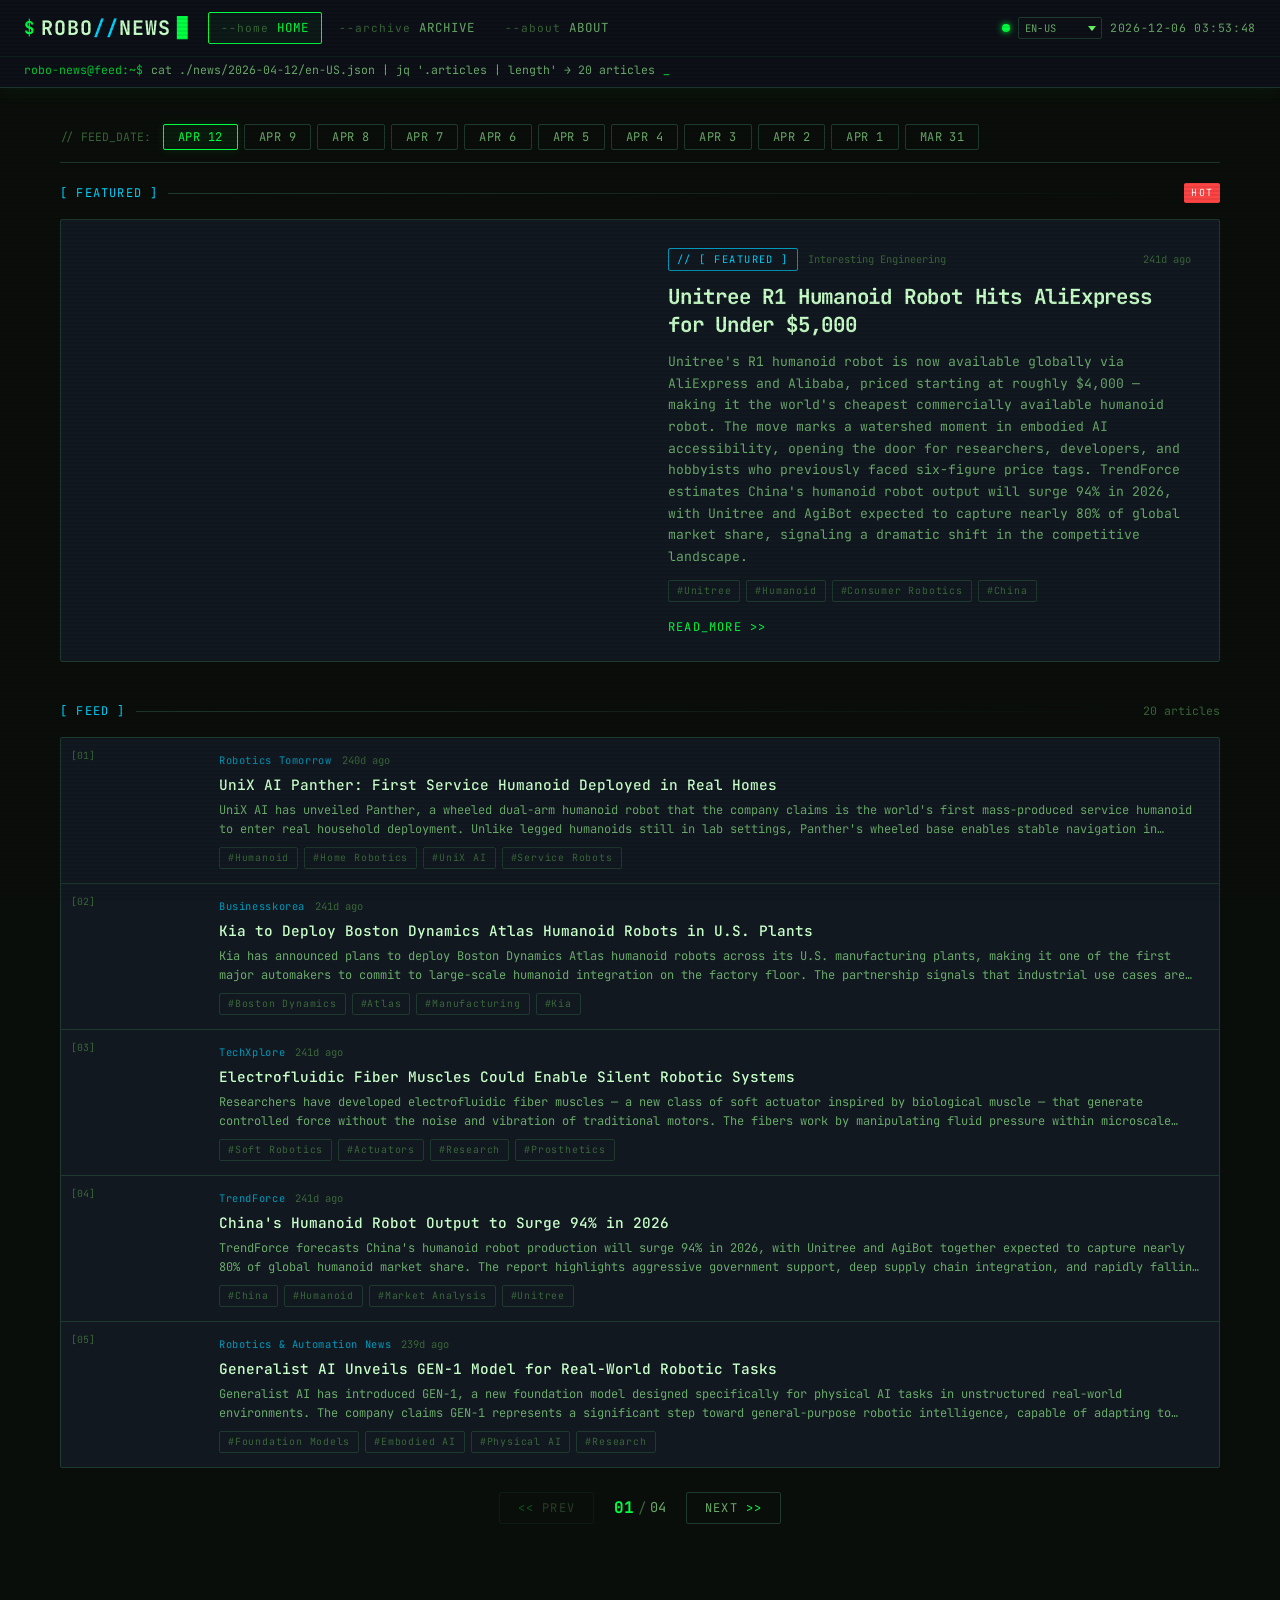
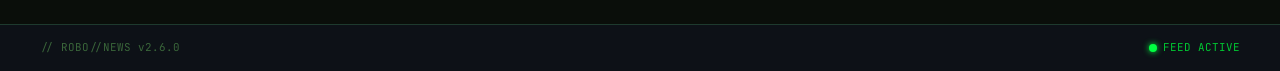
==== commit d14f67af: "add ad test" ====
--- a/index.html
+++ b/index.html
@@ -8,6 +8,9 @@
   <link rel="preconnect" href="https://fonts.googleapis.com">
   <link rel="preconnect" href="https://fonts.gstatic.com" crossorigin>
   <link href="https://fonts.googleapis.com/css2?family=JetBrains+Mono:ital,wght@0,300;0,400;0,500;0,700;1,400&family=Share+Tech+Mono&display=swap" rel="stylesheet">
+<script async src="https://pagead2.googlesyndication.com/pagead/js/adsbygoogle.js?client=ca-pub-5915116542147737"
+     crossorigin="anonymous"></script>
+
 </head>
 <body>
   <!-- Terminal scanline overlay -->
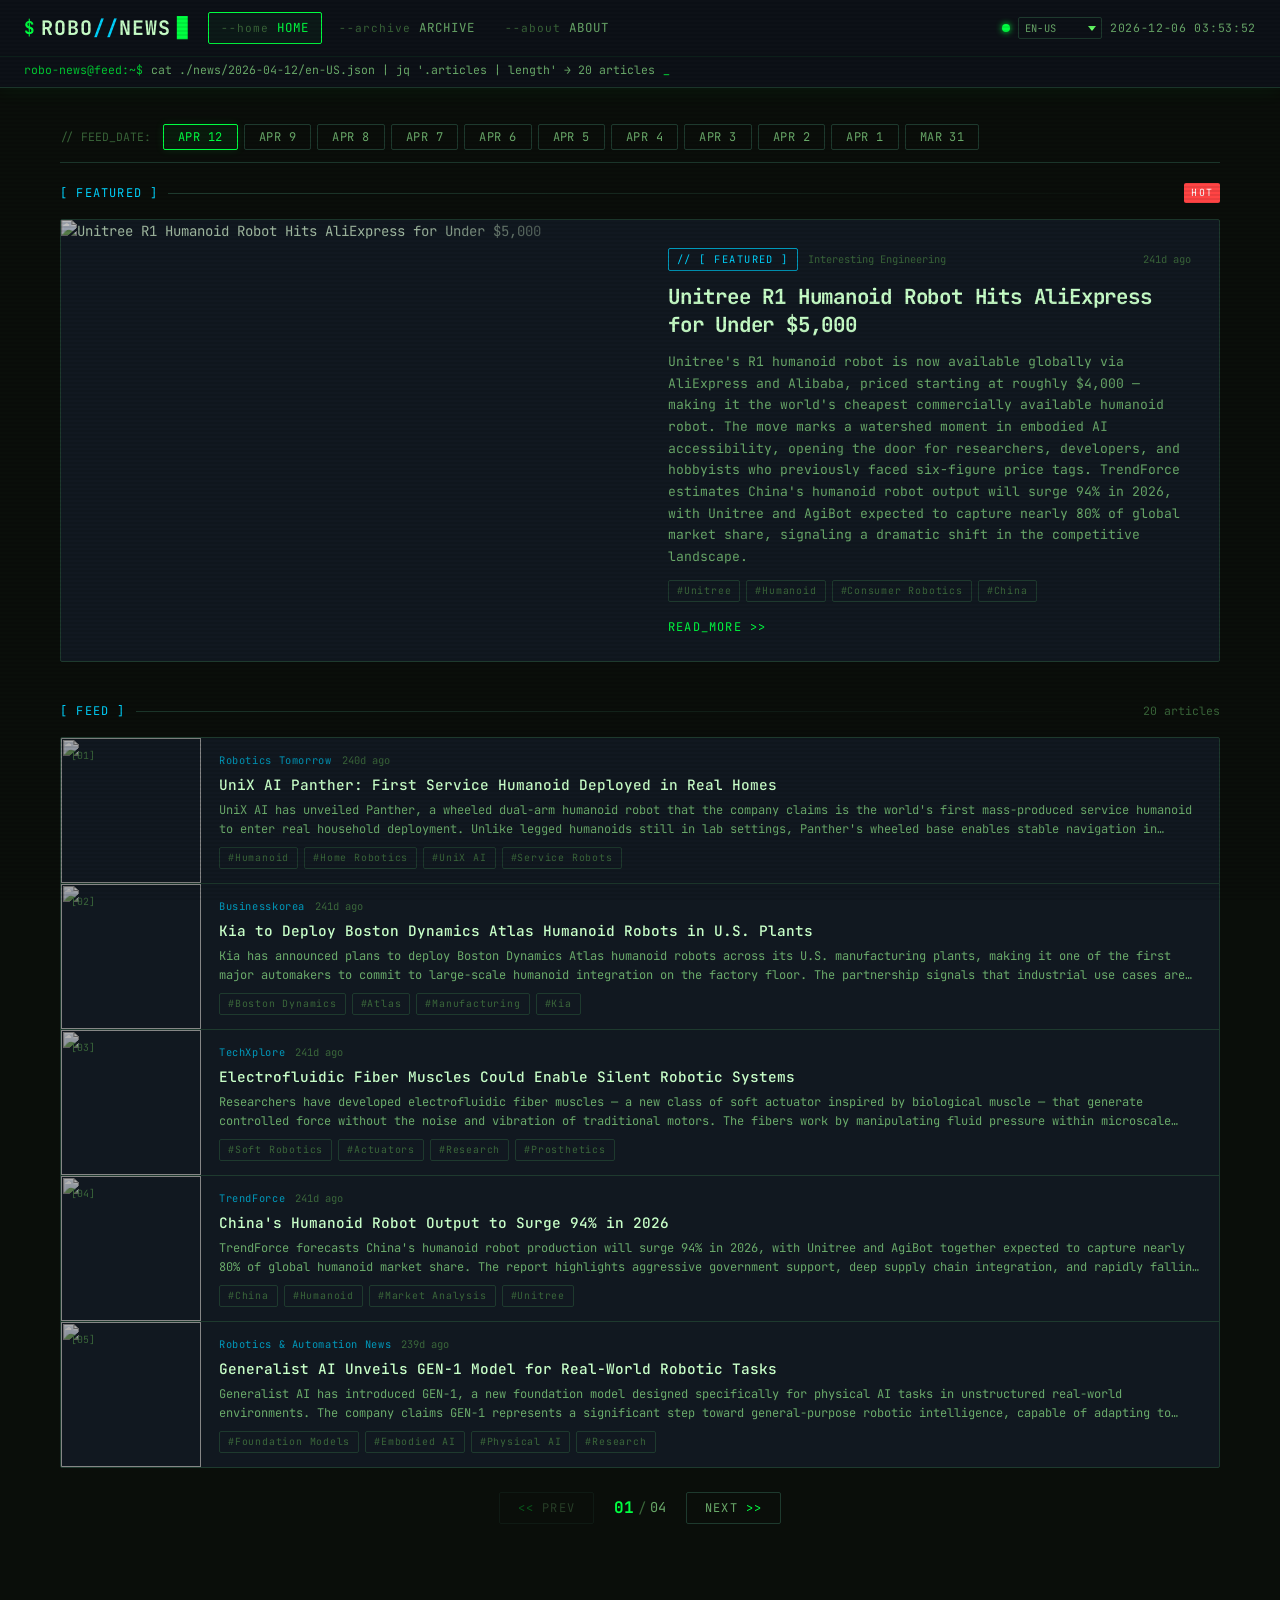
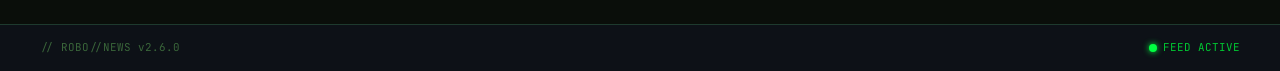
==== commit db860e6a: "add ad test 3" ====
--- a/index.html
+++ b/index.html
@@ -10,6 +10,7 @@
   <link href="https://fonts.googleapis.com/css2?family=JetBrains+Mono:ital,wght@0,300;0,400;0,500;0,700;1,400&family=Share+Tech+Mono&display=swap" rel="stylesheet">
 <script async src="https://pagead2.googlesyndication.com/pagead/js/adsbygoogle.js?client=ca-pub-5915116542147737"
      crossorigin="anonymous"></script>
+<meta name="google-adsense-account" content="ca-pub-5915116542147737">
 
 </head>
 <body>
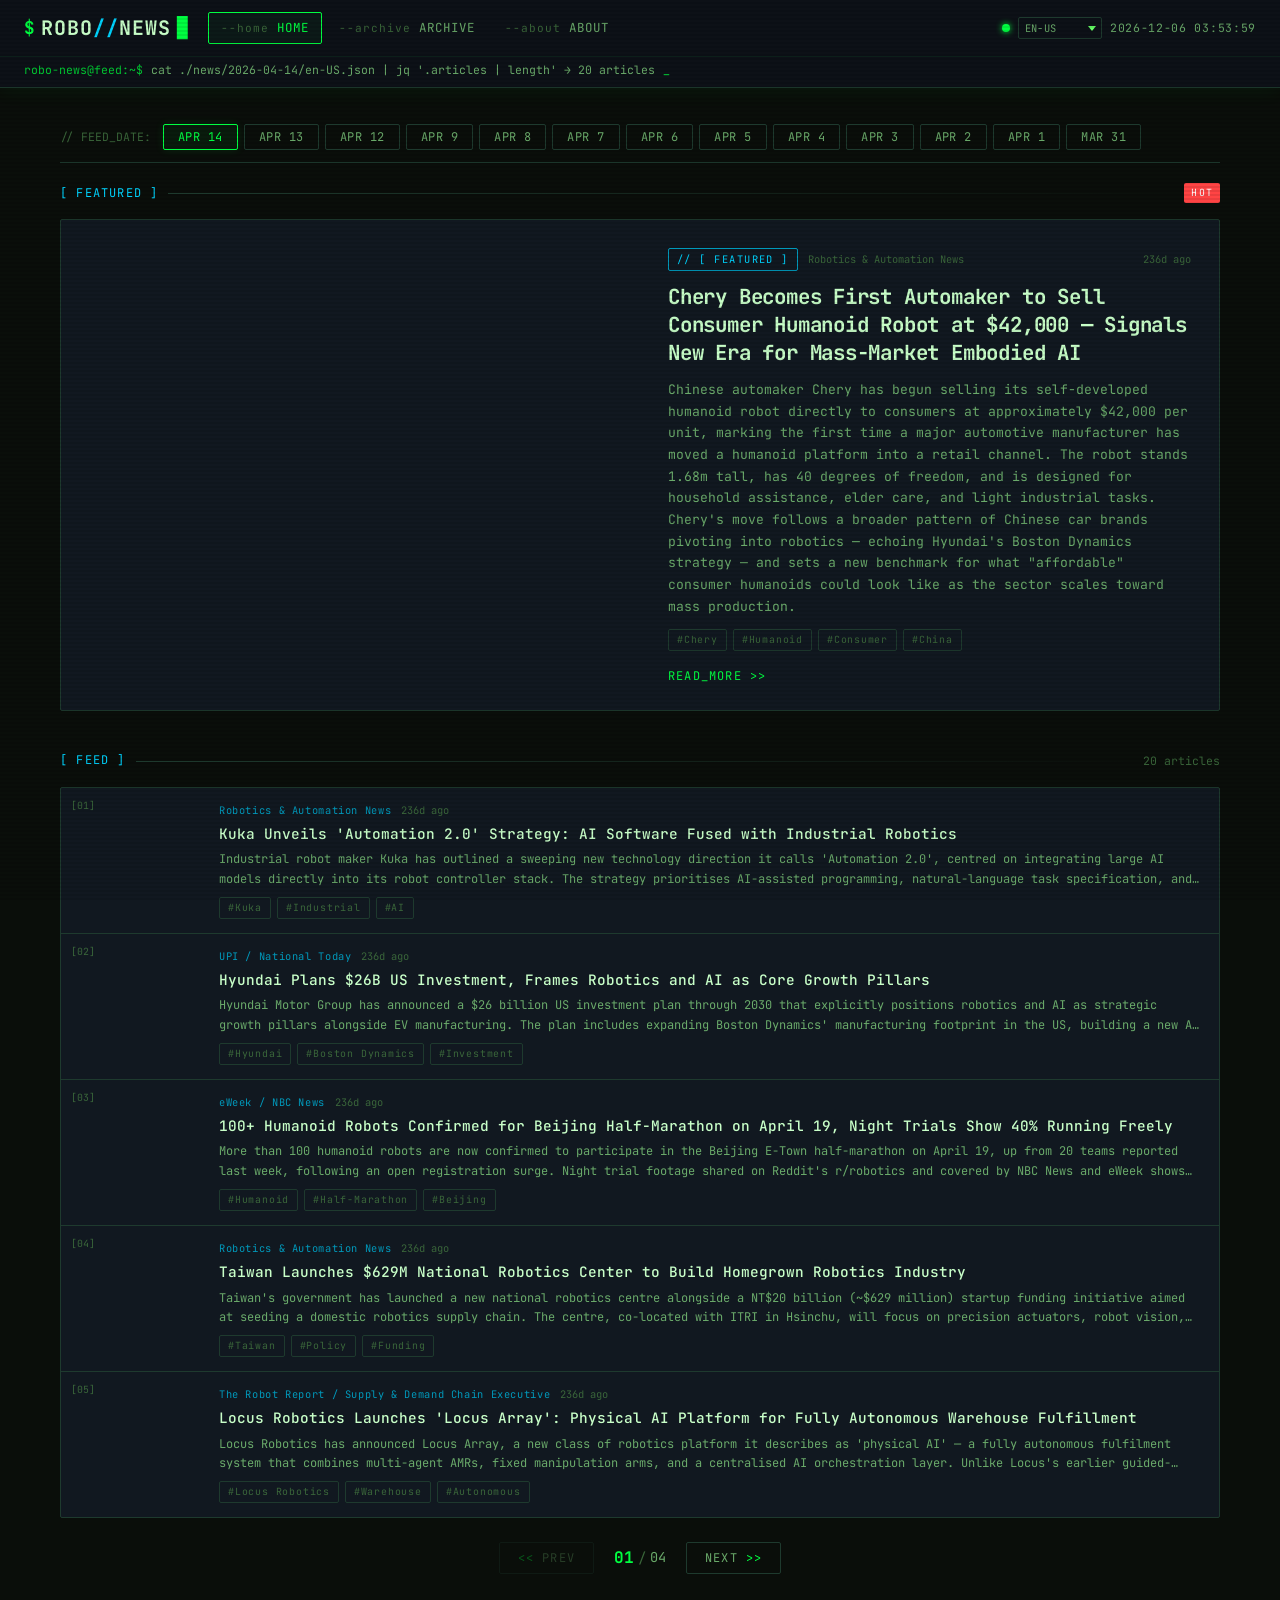
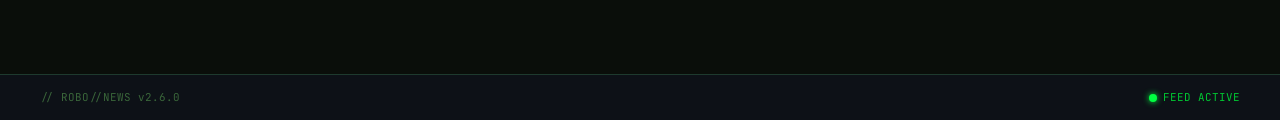
==== commit 486641ec: "update via AutoUpdateRepo 2026-04-15 16:45" ====
--- a/index.html
+++ b/index.html
@@ -8,10 +8,6 @@
   <link rel="preconnect" href="https://fonts.googleapis.com">
   <link rel="preconnect" href="https://fonts.gstatic.com" crossorigin>
   <link href="https://fonts.googleapis.com/css2?family=JetBrains+Mono:ital,wght@0,300;0,400;0,500;0,700;1,400&family=Share+Tech+Mono&display=swap" rel="stylesheet">
-<script async src="https://pagead2.googlesyndication.com/pagead/js/adsbygoogle.js?client=ca-pub-5915116542147737"
-     crossorigin="anonymous"></script>
-<meta name="google-adsense-account" content="ca-pub-5915116542147737">
-
 </head>
 <body>
   <!-- Terminal scanline overlay -->
